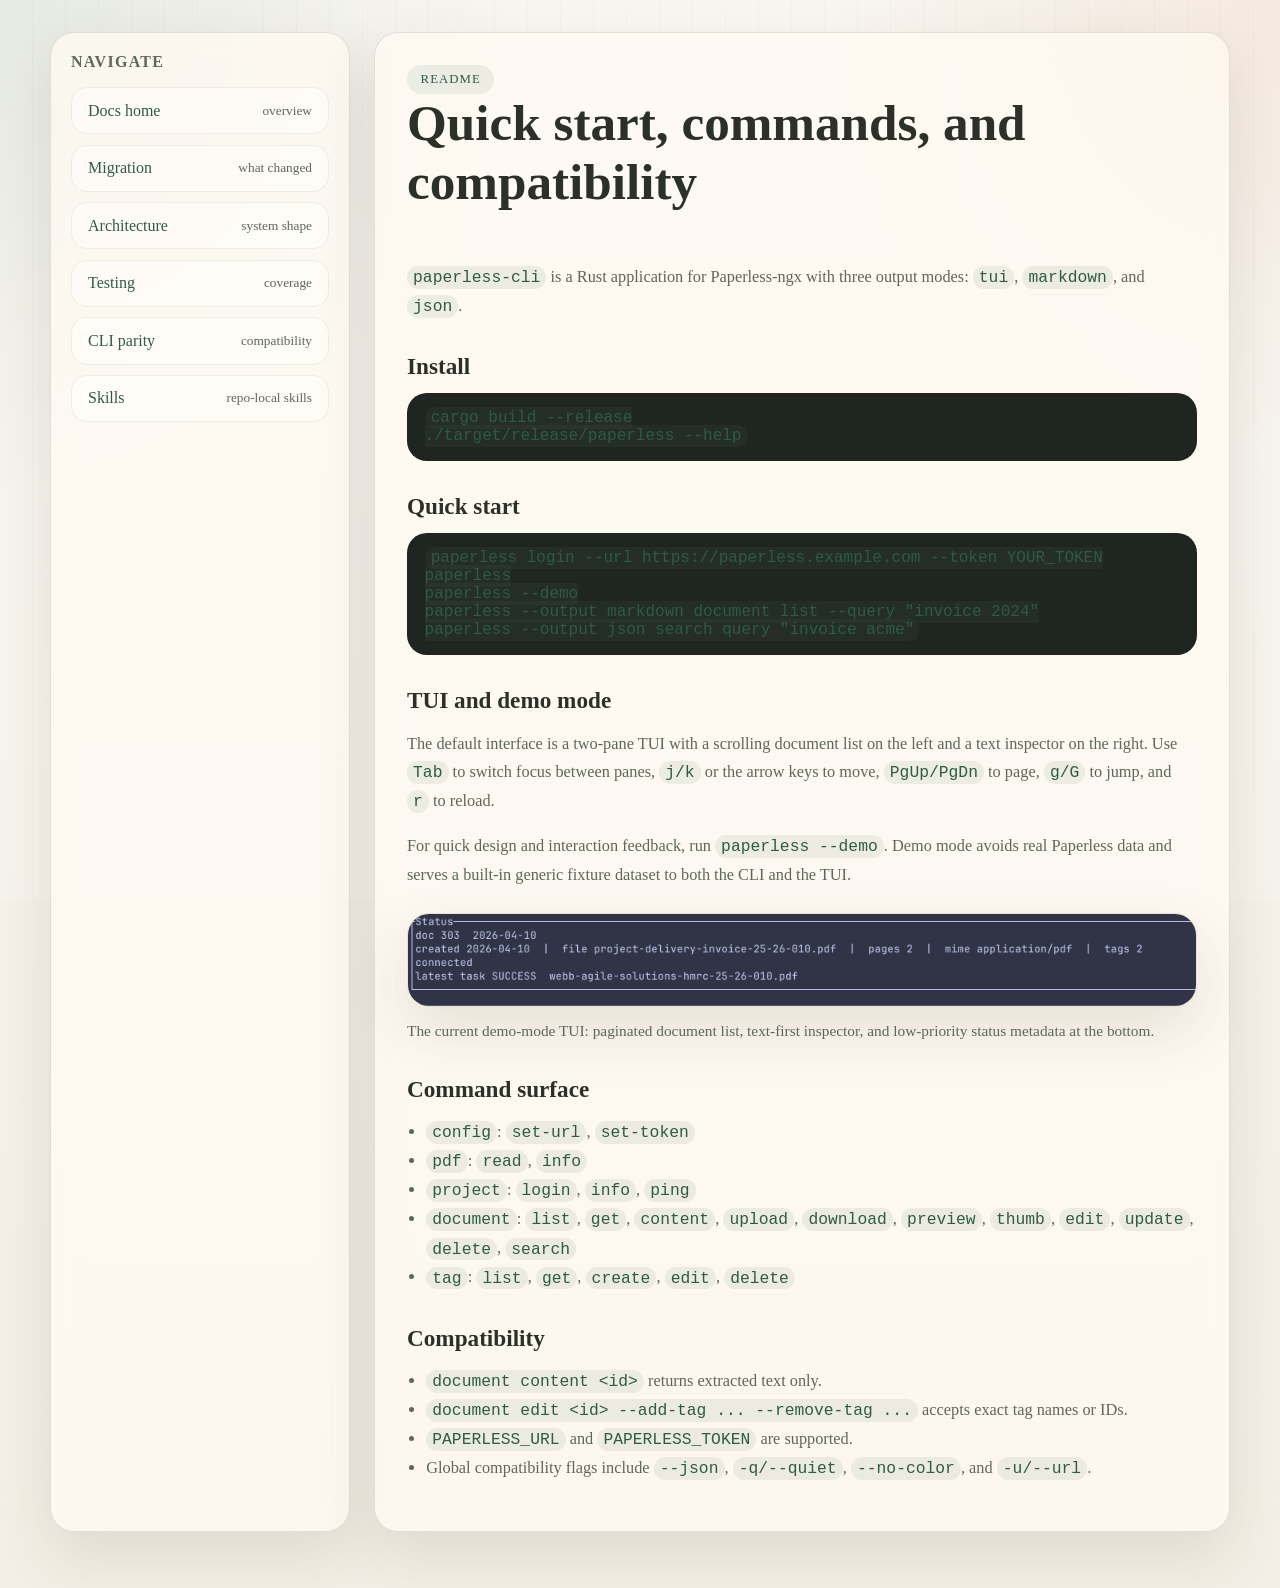
==== site/readme.html @ 16b9b4e2 "feat: migrate paperless cli to rust" ====
<!doctype html>
<html lang="en">
  <head>
    <meta charset="utf-8">
    <meta name="viewport" content="width=device-width, initial-scale=1">
    <title>README · paperless-cli docs</title>
    <link rel="stylesheet" href="styles.css">
  </head>
  <body>
    <main class="shell">
      <section class="grid">
        <aside class="nav">
          <h2>Navigate</h2>
          <ul>
            <li><a href="index.html"><span>Docs home</span><small>overview</small></a></li>
            <li><a href="migration.html"><span>Migration</span><small>what changed</small></a></li>
            <li><a href="architecture.html"><span>Architecture</span><small>system shape</small></a></li>
            <li><a href="testing.html"><span>Testing</span><small>coverage</small></a></li>
            <li><a href="cli-parity.html"><span>CLI parity</span><small>compatibility</small></a></li>
            <li><a href="skills.html"><span>Skills</span><small>repo-local skills</small></a></li>
          </ul>
        </aside>
        <article class="doc">
          <span class="eyebrow">README</span>
          <h1>Quick start, commands, and compatibility</h1>
          <p class="lede"><code>paperless-cli</code> is a Rust application for Paperless-ngx with three output modes: <code>tui</code>, <code>markdown</code>, and <code>json</code>.</p>
          <h2>Install</h2>
          <pre><code>cargo build --release
./target/release/paperless --help</code></pre>
          <h2>Quick start</h2>
          <pre><code>paperless login --url https://paperless.example.com --token YOUR_TOKEN
paperless
paperless --demo
paperless --output markdown document list --query "invoice 2024"
paperless --output json search query "invoice acme"</code></pre>
          <h2>TUI and demo mode</h2>
          <p>The default interface is a two-pane TUI with a scrolling document list on the left and a text inspector on the right. Use <code>Tab</code> to switch focus between panes, <code>j/k</code> or the arrow keys to move, <code>PgUp/PgDn</code> to page, <code>g/G</code> to jump, and <code>r</code> to reload.</p>
          <p>For quick design and interaction feedback, run <code>paperless --demo</code>. Demo mode avoids real Paperless data and serves a built-in generic fixture dataset to both the CLI and the TUI.</p>
          <figure class="shot">
            <img src="assets/demo-tui.png" alt="paperless-cli demo mode showing the documents list, inspector pane, and status area">
            <figcaption>The current demo-mode TUI: paginated document list, text-first inspector, and low-priority status metadata at the bottom.</figcaption>
          </figure>
          <h2>Command surface</h2>
          <ul>
            <li><code>config</code>: <code>set-url</code>, <code>set-token</code></li>
            <li><code>pdf</code>: <code>read</code>, <code>info</code></li>
            <li><code>project</code>: <code>login</code>, <code>info</code>, <code>ping</code></li>
            <li><code>document</code>: <code>list</code>, <code>get</code>, <code>content</code>, <code>upload</code>, <code>download</code>, <code>preview</code>, <code>thumb</code>, <code>edit</code>, <code>update</code>, <code>delete</code>, <code>search</code></li>
            <li><code>tag</code>: <code>list</code>, <code>get</code>, <code>create</code>, <code>edit</code>, <code>delete</code></li>
          </ul>
          <h2>Compatibility</h2>
          <ul>
            <li><code>document content &lt;id&gt;</code> returns extracted text only.</li>
            <li><code>document edit &lt;id&gt; --add-tag ... --remove-tag ...</code> accepts exact tag names or IDs.</li>
            <li><code>PAPERLESS_URL</code> and <code>PAPERLESS_TOKEN</code> are supported.</li>
            <li>Global compatibility flags include <code>--json</code>, <code>-q/--quiet</code>, <code>--no-color</code>, and <code>-u/--url</code>.</li>
          </ul>
        </article>
      </section>
    </main>
  </body>
</html>
---- site/styles.css ----
:root {
  --bg: #f4efe6;
  --bg-soft: #ebe2d4;
  --panel: rgba(255, 250, 242, 0.76);
  --ink: #2b3128;
  --ink-soft: #5d675b;
  --line: rgba(66, 77, 61, 0.15);
  --accent: #4c7b63;
  --accent-strong: #2f5b46;
  --accent-warm: #b66d42;
  --shadow: 0 24px 60px rgba(71, 58, 42, 0.12);
  --radius: 24px;
  --max: 1180px;
}

* {
  box-sizing: border-box;
}

html {
  scroll-behavior: smooth;
}

body {
  margin: 0;
  min-height: 100vh;
  background:
    radial-gradient(circle at top left, rgba(122, 168, 140, 0.18), transparent 32rem),
    radial-gradient(circle at top right, rgba(219, 162, 117, 0.18), transparent 28rem),
    linear-gradient(180deg, #f8f4ee 0%, var(--bg) 100%);
  color: var(--ink);
  font-family: "Iowan Old Style", "Palatino Linotype", "Book Antiqua", Palatino, Georgia, serif;
}

body::before {
  content: "";
  position: fixed;
  inset: 0;
  background-image:
    linear-gradient(rgba(255, 255, 255, 0.18), rgba(255, 255, 255, 0.18)),
    repeating-linear-gradient(
      90deg,
      transparent 0,
      transparent 32px,
      rgba(76, 123, 99, 0.03) 32px,
      rgba(76, 123, 99, 0.03) 33px
    );
  pointer-events: none;
}

a {
  color: var(--accent-strong);
  text-decoration: none;
}

a:hover {
  text-decoration: underline;
}

.shell {
  position: relative;
  width: min(calc(100% - 2rem), var(--max));
  margin: 0 auto;
  padding: 2rem 0 4rem;
}

.hero {
  display: grid;
  grid-template-columns: 1.15fr 0.85fr;
  gap: 1.5rem;
  align-items: stretch;
  margin-bottom: 1.5rem;
}

.card,
.nav,
.doc {
  border: 1px solid var(--line);
  border-radius: var(--radius);
  background: var(--panel);
  backdrop-filter: blur(12px);
  box-shadow: var(--shadow);
}

.hero-card {
  padding: 2rem;
  overflow: hidden;
  position: relative;
}

.hero-card::after {
  content: "";
  position: absolute;
  right: -6rem;
  top: -5rem;
  width: 16rem;
  height: 16rem;
  border-radius: 50%;
  background: radial-gradient(circle, rgba(182, 109, 66, 0.18), transparent 68%);
}

.eyebrow {
  display: inline-flex;
  align-items: center;
  gap: 0.45rem;
  padding: 0.45rem 0.85rem;
  border-radius: 999px;
  background: rgba(76, 123, 99, 0.1);
  color: var(--accent-strong);
  font-size: 0.8rem;
  letter-spacing: 0.08em;
  text-transform: uppercase;
}

.hero h1 {
  margin: 1rem 0 0.8rem;
  font-size: clamp(2.8rem, 5vw, 5rem);
  line-height: 0.95;
  font-weight: 600;
}

.hero p {
  max-width: 40rem;
  color: var(--ink-soft);
  font-size: 1.08rem;
  line-height: 1.7;
}

.hero-grid {
  display: grid;
  grid-template-columns: repeat(2, minmax(0, 1fr));
  gap: 0.85rem;
  margin-top: 1.5rem;
}

.mini {
  padding: 1rem;
  border-radius: 18px;
  background: rgba(255, 253, 249, 0.74);
  border: 1px solid rgba(76, 123, 99, 0.12);
}

.mini strong,
.stat strong {
  display: block;
  font-size: 0.8rem;
  letter-spacing: 0.08em;
  text-transform: uppercase;
  color: var(--ink-soft);
  margin-bottom: 0.35rem;
}

.mini span,
.stat span {
  font-size: 1.02rem;
  line-height: 1.5;
}

.nav {
  padding: 1.25rem;
}

.nav h2 {
  margin: 0 0 1rem;
  font-size: 1rem;
  color: var(--ink-soft);
  letter-spacing: 0.08em;
  text-transform: uppercase;
}

.nav ul {
  list-style: none;
  padding: 0;
  margin: 0;
}

.nav li + li {
  margin-top: 0.65rem;
}

.nav a {
  display: flex;
  align-items: center;
  justify-content: space-between;
  gap: 1rem;
  padding: 0.85rem 1rem;
  border-radius: 16px;
  background: rgba(255, 253, 249, 0.72);
  border: 1px solid rgba(76, 123, 99, 0.1);
}

.nav a small {
  color: var(--ink-soft);
}

.grid {
  display: grid;
  grid-template-columns: 300px minmax(0, 1fr);
  gap: 1.5rem;
}

.stack {
  display: grid;
  gap: 1rem;
}

.stat {
  padding: 1.1rem 1.2rem;
}

.doc {
  padding: 2rem;
}

.doc h1,
.doc h2,
.doc h3 {
  font-weight: 600;
  line-height: 1.15;
}

.doc h1 {
  margin-top: 0;
  font-size: clamp(2.1rem, 4vw, 3.2rem);
}

.doc h2 {
  margin-top: 2rem;
  margin-bottom: 0.8rem;
  font-size: 1.45rem;
}

.doc h3 {
  margin-top: 1.35rem;
  margin-bottom: 0.5rem;
  font-size: 1.05rem;
  color: var(--accent-strong);
}

.doc p,
.doc li {
  color: var(--ink-soft);
  line-height: 1.72;
  font-size: 1.02rem;
}

.doc ul,
.doc ol {
  padding-left: 1.2rem;
}

.doc code {
  font-family: "SFMono-Regular", "SF Mono", "IBM Plex Mono", "Cascadia Code", monospace;
  padding: 0.12rem 0.38rem;
  border-radius: 999px;
  background: rgba(76, 123, 99, 0.1);
  color: var(--accent-strong);
}

pre {
  overflow-x: auto;
  padding: 1rem 1.1rem;
  border-radius: 20px;
  background: #1f2520;
  color: #e7efe7;
}

pre code {
  padding: 0;
  background: transparent;
  color: inherit;
  border-radius: 0;
}

.lede {
  font-size: 1.14rem;
  max-width: 56rem;
}

.callout {
  padding: 1rem 1.1rem;
  border-radius: 18px;
  border: 1px solid rgba(182, 109, 66, 0.18);
  background: rgba(182, 109, 66, 0.08);
  color: #704529;
}

.route-list {
  display: grid;
  grid-template-columns: repeat(2, minmax(0, 1fr));
  gap: 0.85rem;
  margin-top: 1rem;
}

.route-list a {
  padding: 1rem;
  border: 1px solid rgba(76, 123, 99, 0.1);
  border-radius: 18px;
  background: rgba(255, 253, 249, 0.74);
}

.shot {
  margin: 1.5rem 0 0;
}

.shot img {
  display: block;
  width: 100%;
  border-radius: 22px;
  border: 1px solid rgba(76, 123, 99, 0.16);
  box-shadow: var(--shadow);
}

.shot figcaption {
  margin-top: 0.75rem;
  color: var(--ink-soft);
  font-size: 0.96rem;
  line-height: 1.6;
}

.route-list strong {
  display: block;
  margin-bottom: 0.25rem;
}

.footer {
  margin-top: 1.5rem;
  text-align: center;
  color: var(--ink-soft);
  font-size: 0.95rem;
}

@media (max-width: 980px) {
  .hero,
  .grid,
  .route-list,
  .hero-grid {
    grid-template-columns: 1fr;
  }
}
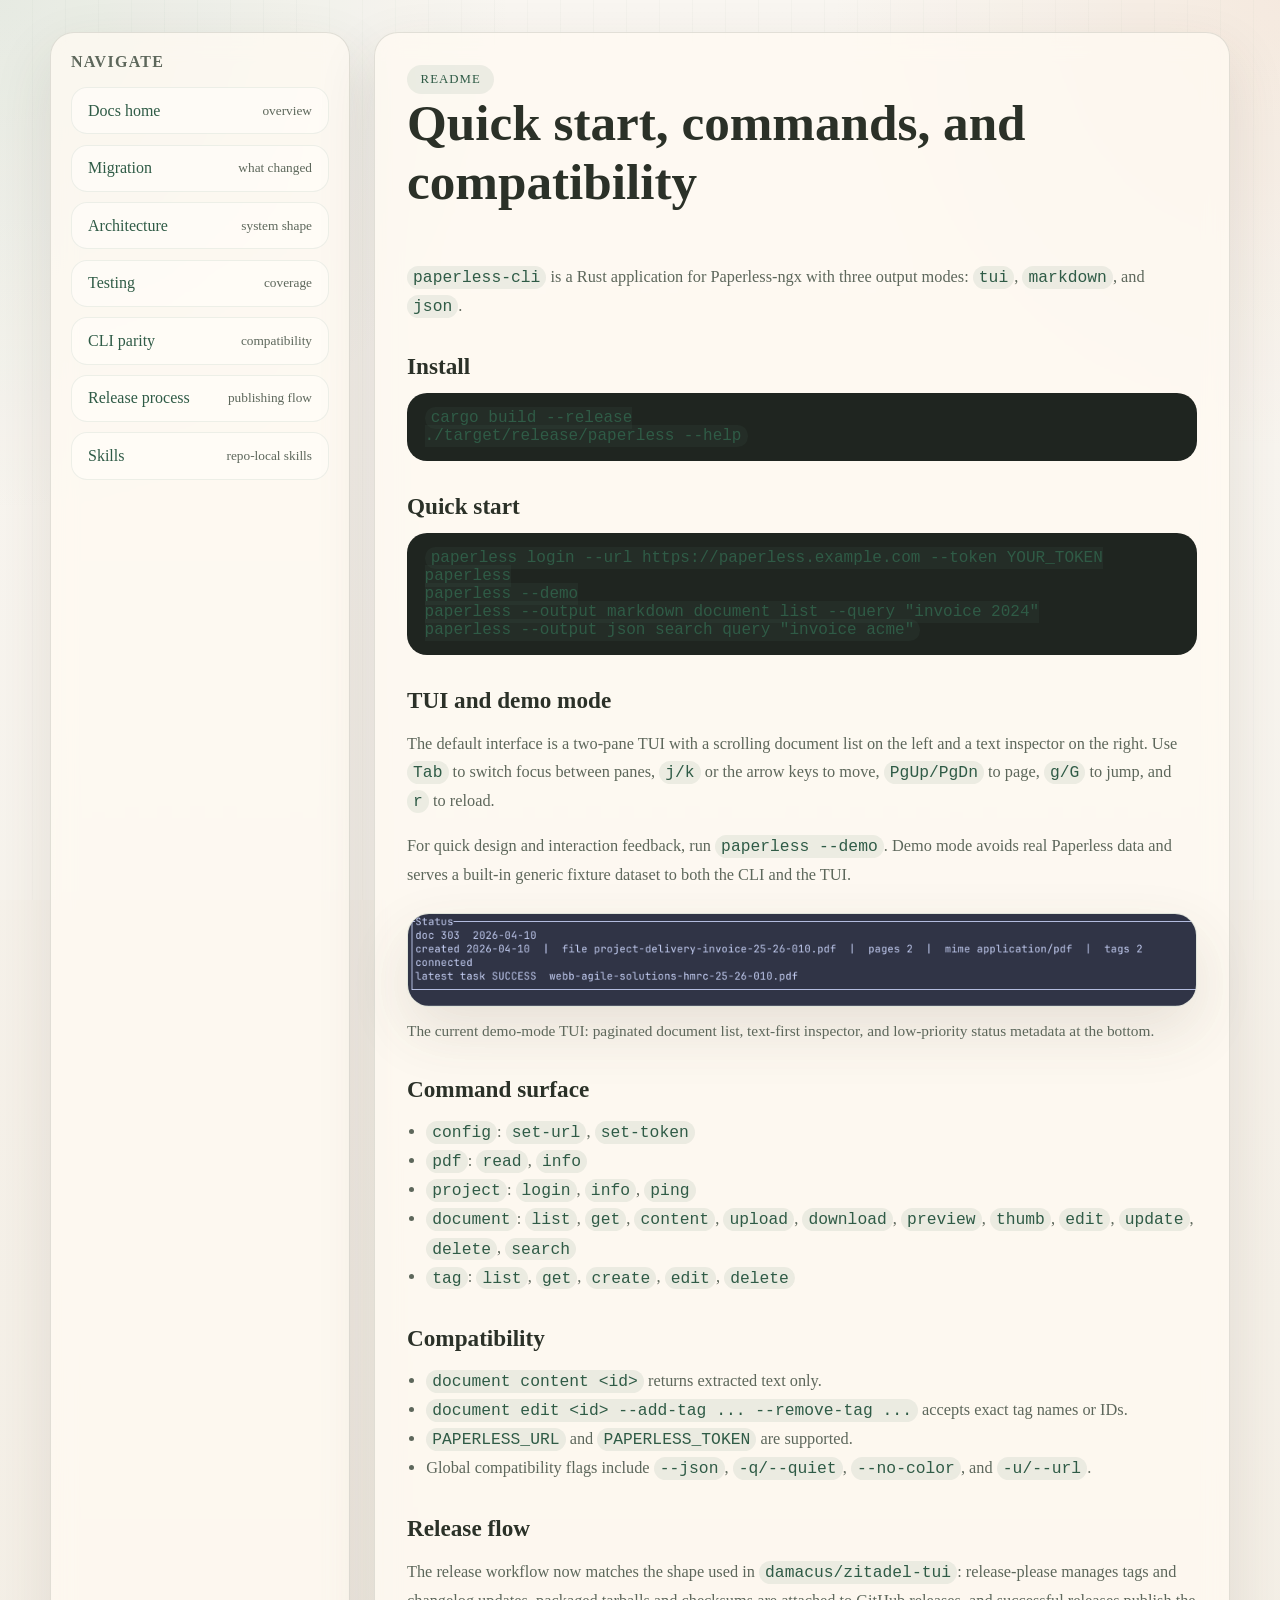
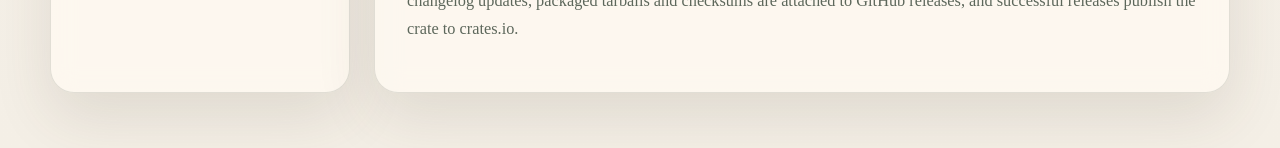
==== commit 97042e44: "chore: align release workflow with crate publish" ====
--- a/site/readme.html
+++ b/site/readme.html
@@ -17,6 +17,7 @@
             <li><a href="architecture.html"><span>Architecture</span><small>system shape</small></a></li>
             <li><a href="testing.html"><span>Testing</span><small>coverage</small></a></li>
             <li><a href="cli-parity.html"><span>CLI parity</span><small>compatibility</small></a></li>
+            <li><a href="release.html"><span>Release process</span><small>publishing flow</small></a></li>
             <li><a href="skills.html"><span>Skills</span><small>repo-local skills</small></a></li>
           </ul>
         </aside>
@@ -55,6 +56,8 @@
             <li><code>PAPERLESS_URL</code> and <code>PAPERLESS_TOKEN</code> are supported.</li>
             <li>Global compatibility flags include <code>--json</code>, <code>-q/--quiet</code>, <code>--no-color</code>, and <code>-u/--url</code>.</li>
           </ul>
+          <h2>Release flow</h2>
+          <p>The release workflow now matches the shape used in <code>damacus/zitadel-tui</code>: release-please manages tags and changelog updates, packaged tarballs and checksums are attached to GitHub releases, and successful releases publish the crate to crates.io.</p>
         </article>
       </section>
     </main>
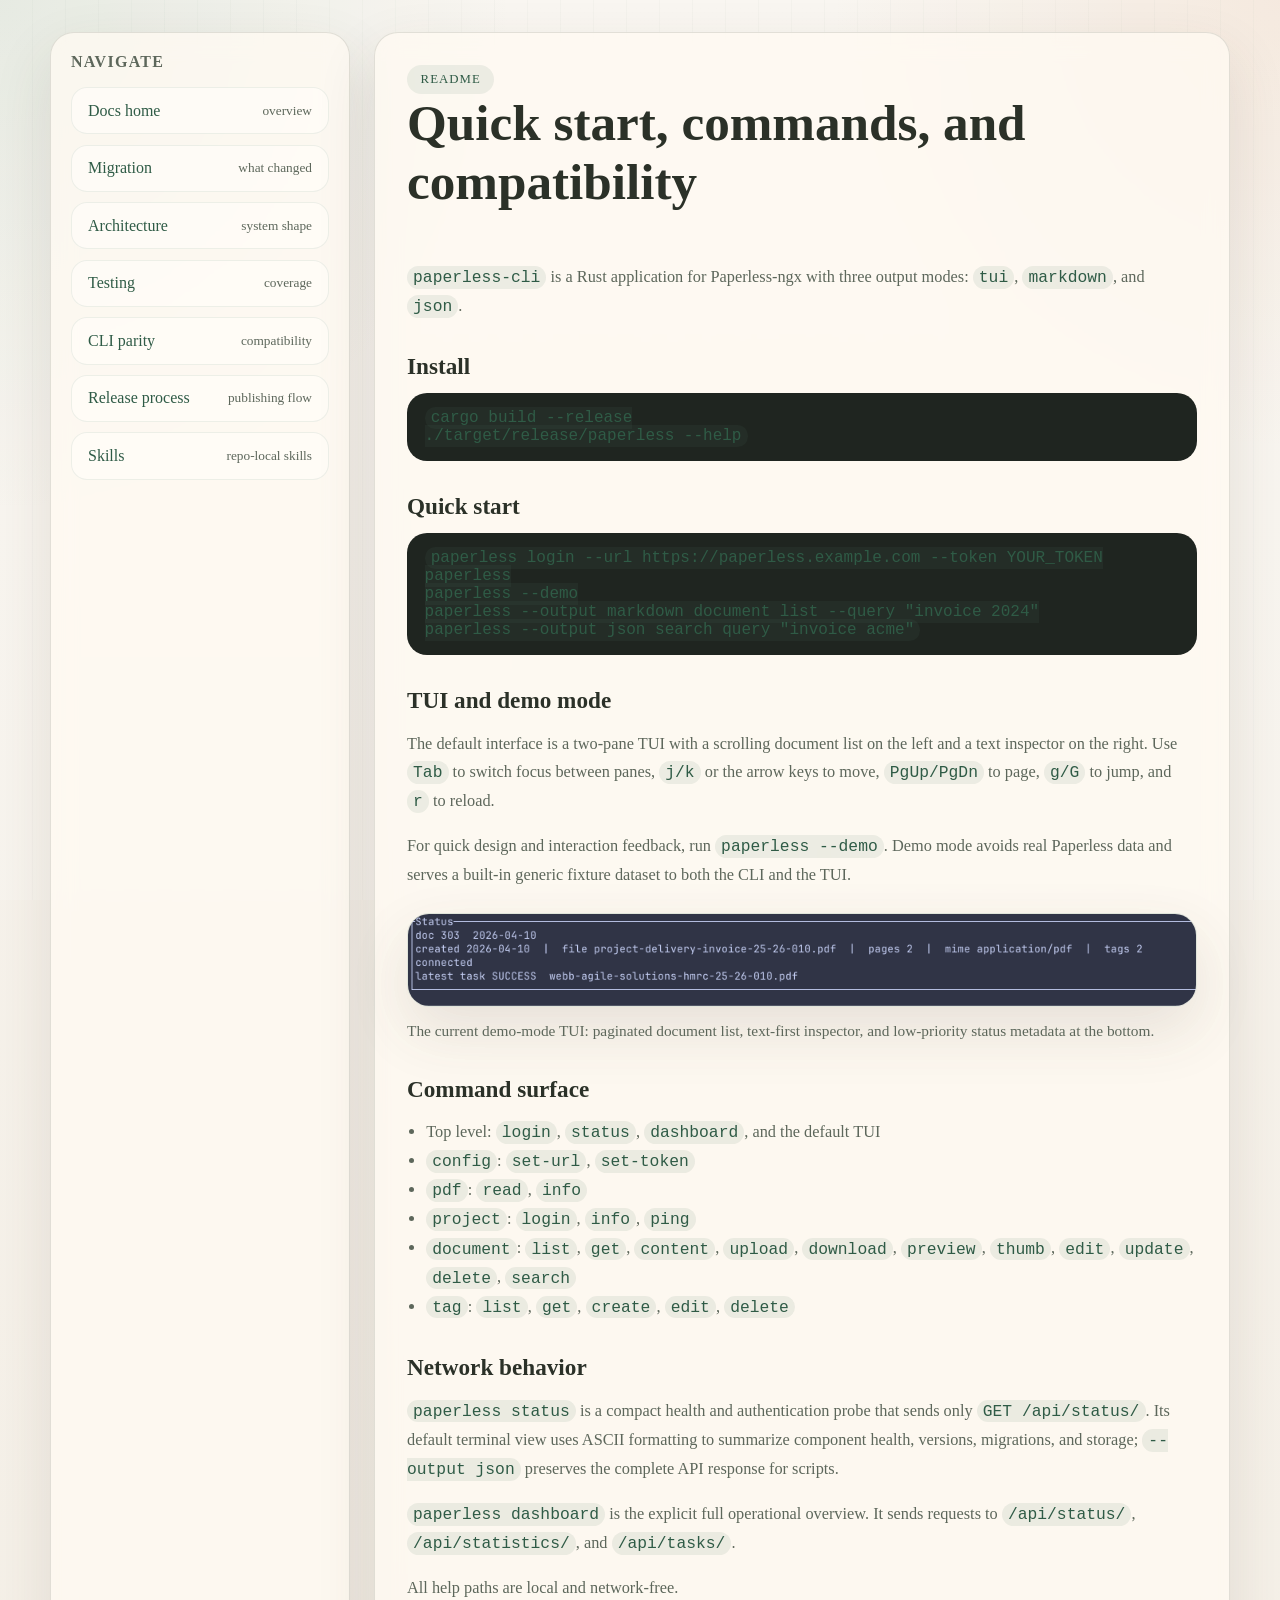
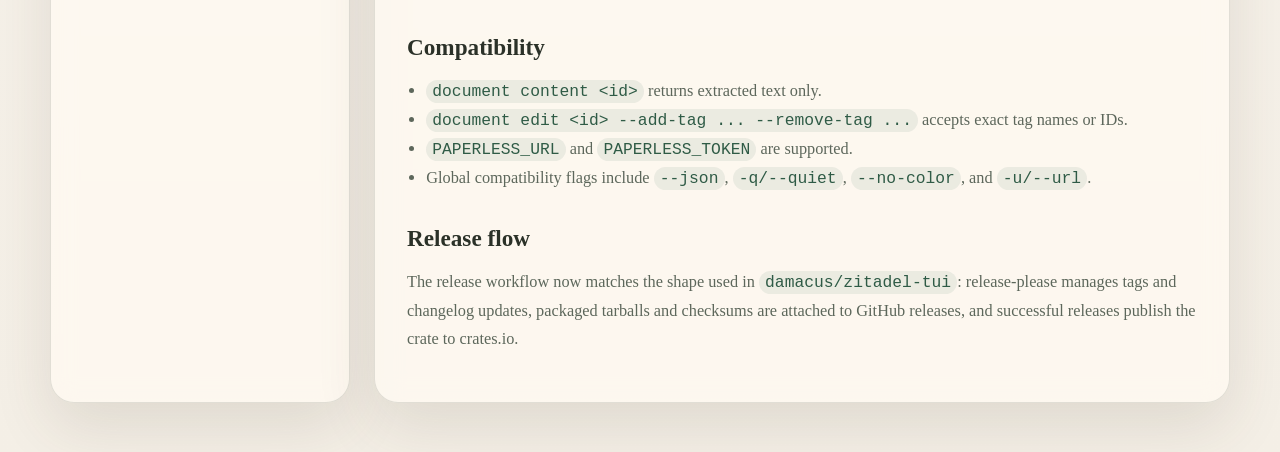
==== commit 1a5c5493: "fix: make status a compact health probe" ====
--- a/site/readme.html
+++ b/site/readme.html
@@ -43,12 +43,17 @@
           </figure>
           <h2>Command surface</h2>
           <ul>
+            <li>Top level: <code>login</code>, <code>status</code>, <code>dashboard</code>, and the default TUI</li>
             <li><code>config</code>: <code>set-url</code>, <code>set-token</code></li>
             <li><code>pdf</code>: <code>read</code>, <code>info</code></li>
             <li><code>project</code>: <code>login</code>, <code>info</code>, <code>ping</code></li>
             <li><code>document</code>: <code>list</code>, <code>get</code>, <code>content</code>, <code>upload</code>, <code>download</code>, <code>preview</code>, <code>thumb</code>, <code>edit</code>, <code>update</code>, <code>delete</code>, <code>search</code></li>
             <li><code>tag</code>: <code>list</code>, <code>get</code>, <code>create</code>, <code>edit</code>, <code>delete</code></li>
           </ul>
+          <h2>Network behavior</h2>
+          <p><code>paperless status</code> is a compact health and authentication probe that sends only <code>GET /api/status/</code>. Its default terminal view uses ASCII formatting to summarize component health, versions, migrations, and storage; <code>--output json</code> preserves the complete API response for scripts.</p>
+          <p><code>paperless dashboard</code> is the explicit full operational overview. It sends requests to <code>/api/status/</code>, <code>/api/statistics/</code>, and <code>/api/tasks/</code>.</p>
+          <p>All help paths are local and network-free.</p>
           <h2>Compatibility</h2>
           <ul>
             <li><code>document content &lt;id&gt;</code> returns extracted text only.</li>
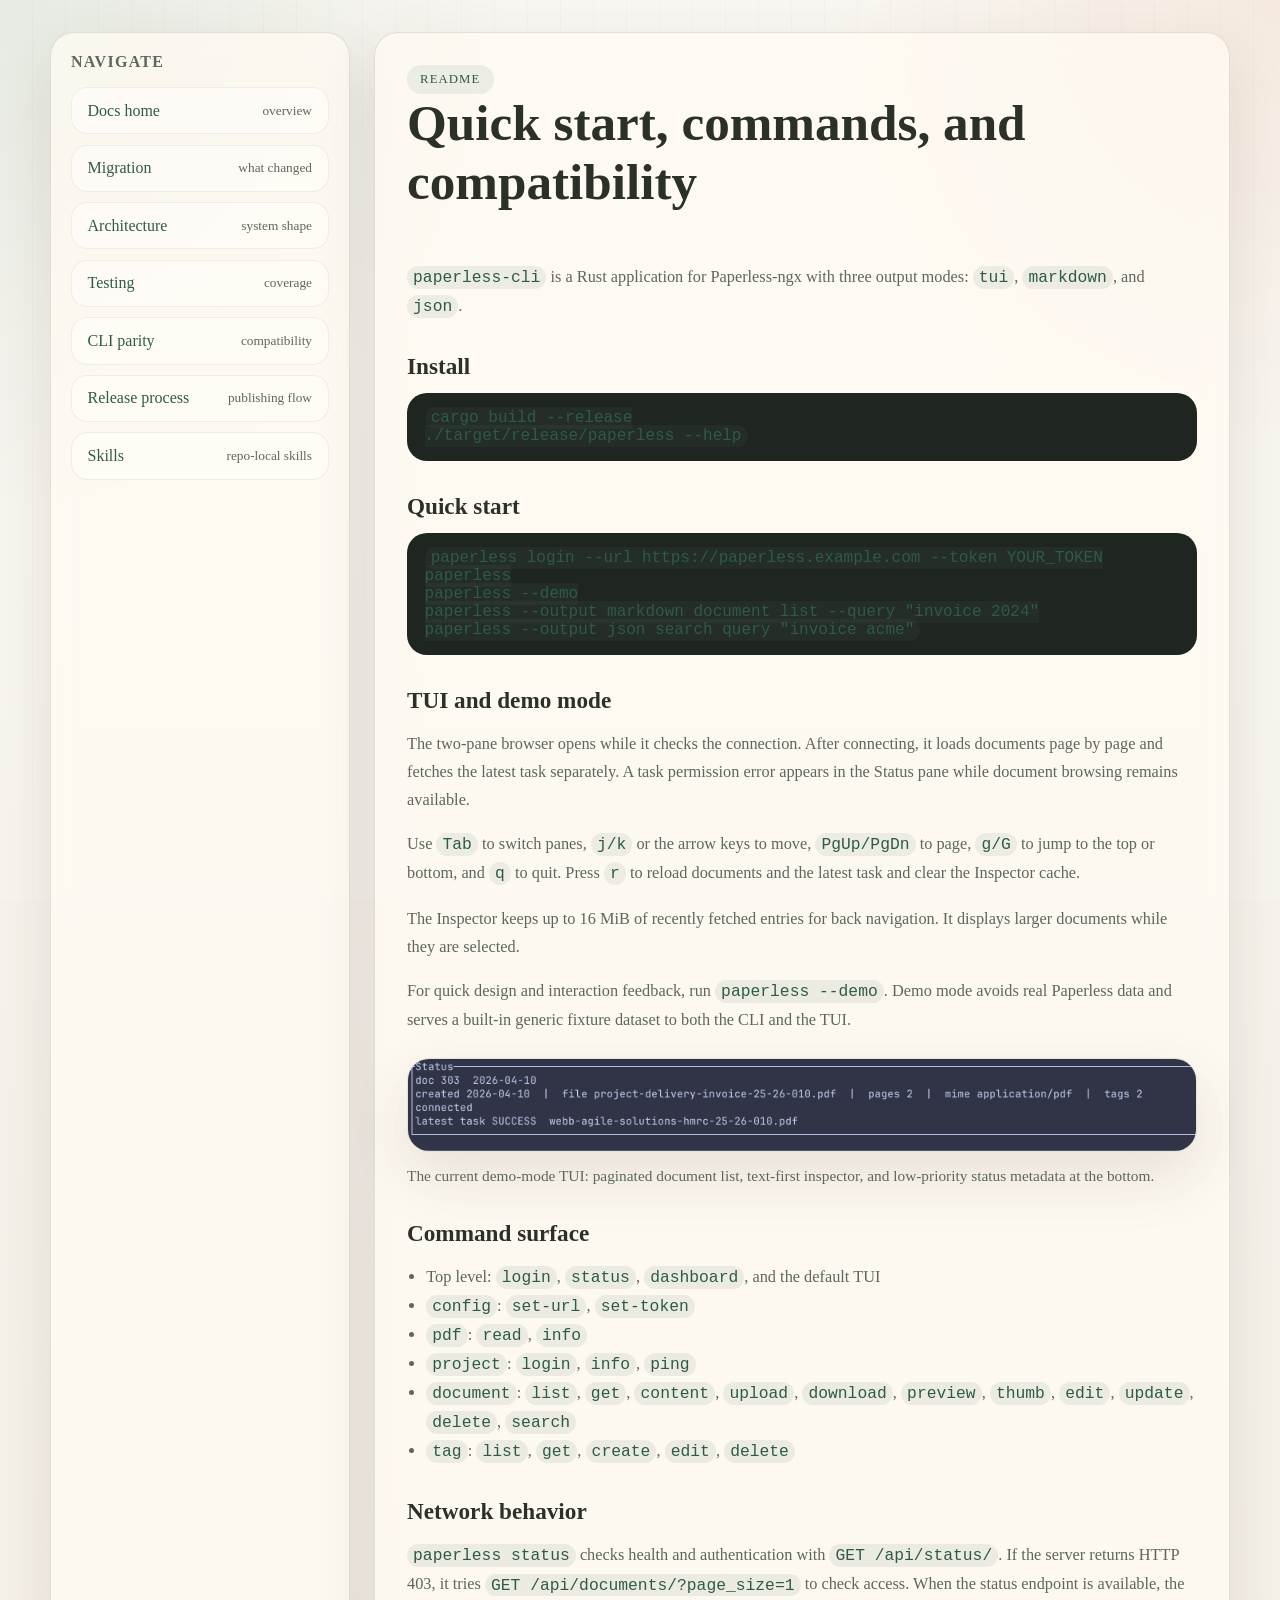
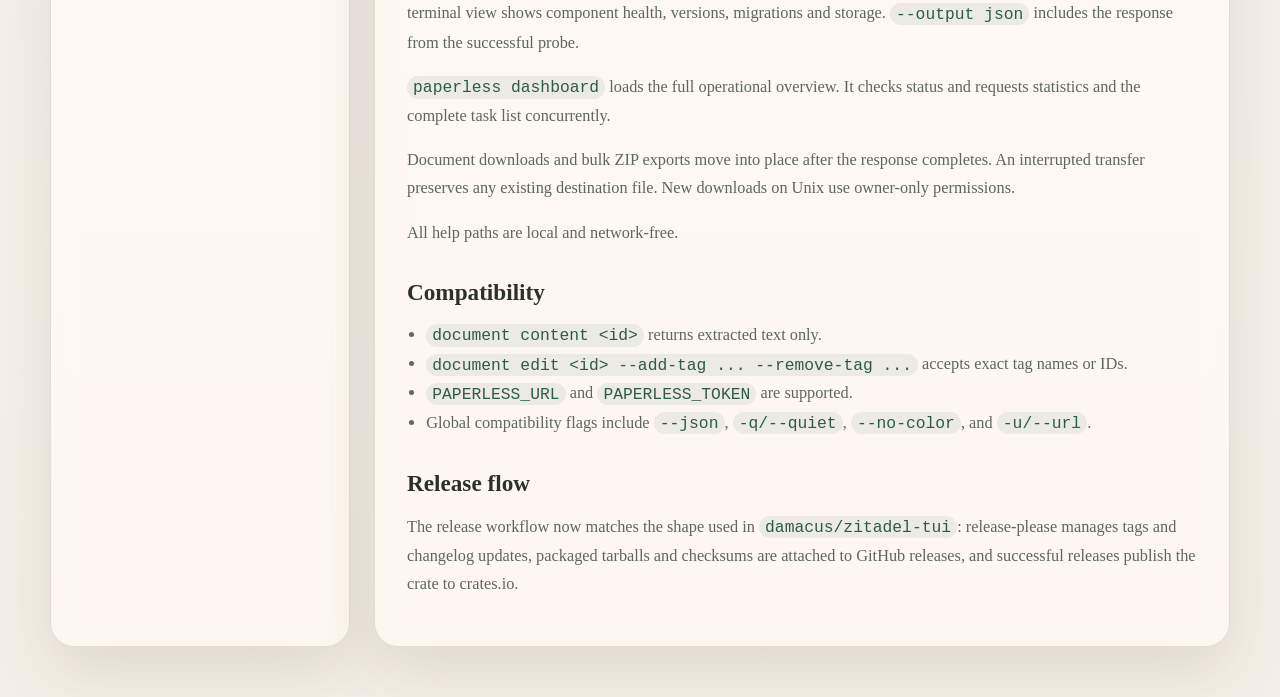
==== commit 719d8893: "docs: explain browsing and status checks" ====
--- a/site/readme.html
+++ b/site/readme.html
@@ -35,7 +35,9 @@
 paperless --output markdown document list --query "invoice 2024"
 paperless --output json search query "invoice acme"</code></pre>
           <h2>TUI and demo mode</h2>
-          <p>The default interface is a two-pane TUI with a scrolling document list on the left and a text inspector on the right. Use <code>Tab</code> to switch focus between panes, <code>j/k</code> or the arrow keys to move, <code>PgUp/PgDn</code> to page, <code>g/G</code> to jump, and <code>r</code> to reload.</p>
+          <p>The two-pane browser opens while it checks the connection. After connecting, it loads documents page by page and fetches the latest task separately. A task permission error appears in the Status pane while document browsing remains available.</p>
+          <p>Use <code>Tab</code> to switch panes, <code>j/k</code> or the arrow keys to move, <code>PgUp/PgDn</code> to page, <code>g/G</code> to jump to the top or bottom, and <code>q</code> to quit. Press <code>r</code> to reload documents and the latest task and clear the Inspector cache.</p>
+          <p>The Inspector keeps up to 16 MiB of recently fetched entries for back navigation. It displays larger documents while they are selected.</p>
           <p>For quick design and interaction feedback, run <code>paperless --demo</code>. Demo mode avoids real Paperless data and serves a built-in generic fixture dataset to both the CLI and the TUI.</p>
           <figure class="shot">
             <img src="assets/demo-tui.png" alt="paperless-cli demo mode showing the documents list, inspector pane, and status area">
@@ -51,8 +53,9 @@
             <li><code>tag</code>: <code>list</code>, <code>get</code>, <code>create</code>, <code>edit</code>, <code>delete</code></li>
           </ul>
           <h2>Network behavior</h2>
-          <p><code>paperless status</code> is a compact health and authentication probe that sends only <code>GET /api/status/</code>. Its default terminal view uses ASCII formatting to summarize component health, versions, migrations, and storage; <code>--output json</code> preserves the complete API response for scripts.</p>
-          <p><code>paperless dashboard</code> is the explicit full operational overview. It sends requests to <code>/api/status/</code>, <code>/api/statistics/</code>, and <code>/api/tasks/</code>.</p>
+          <p><code>paperless status</code> checks health and authentication with <code>GET /api/status/</code>. If the server returns HTTP 403, it tries <code>GET /api/documents/?page_size=1</code> to check access. When the status endpoint is available, the terminal view shows component health, versions, migrations and storage. <code>--output json</code> includes the response from the successful probe.</p>
+          <p><code>paperless dashboard</code> loads the full operational overview. It checks status and requests statistics and the complete task list concurrently.</p>
+          <p>Document downloads and bulk ZIP exports move into place after the response completes. An interrupted transfer preserves any existing destination file. New downloads on Unix use owner-only permissions.</p>
           <p>All help paths are local and network-free.</p>
           <h2>Compatibility</h2>
           <ul>
